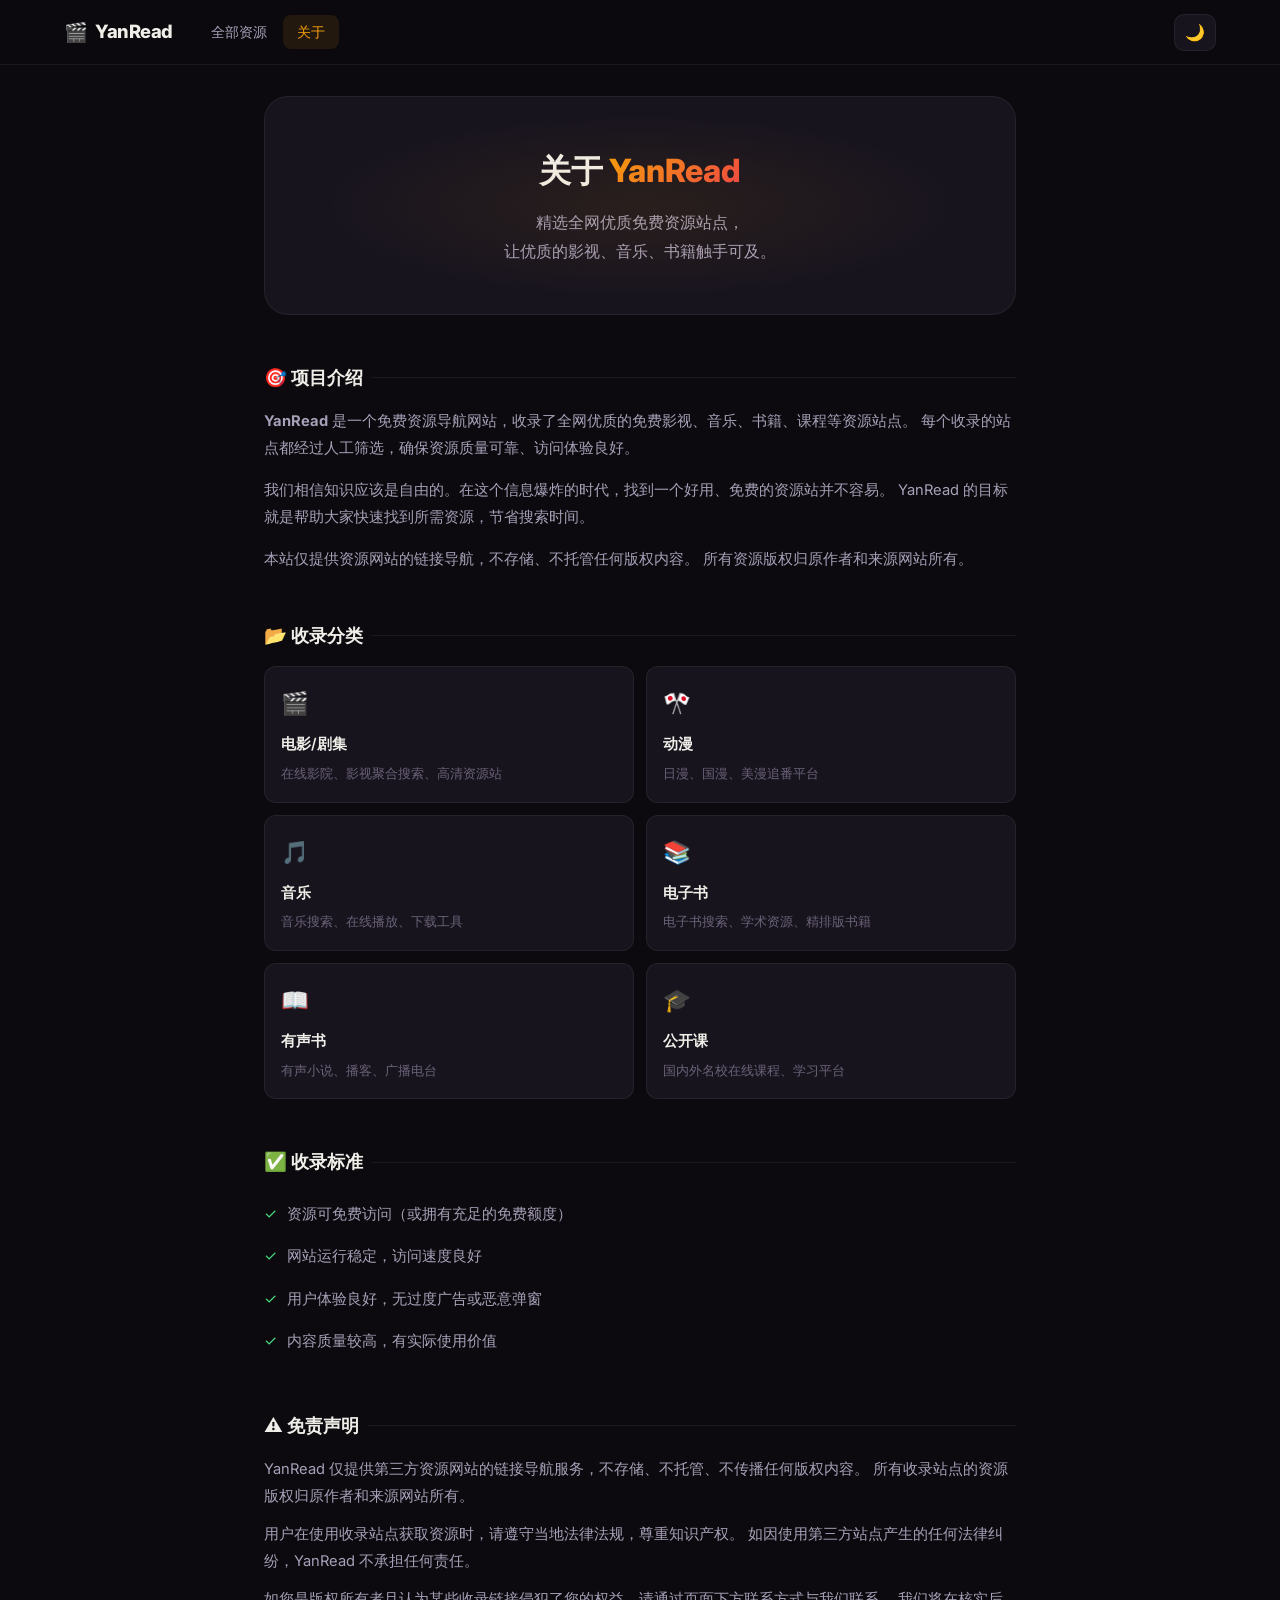
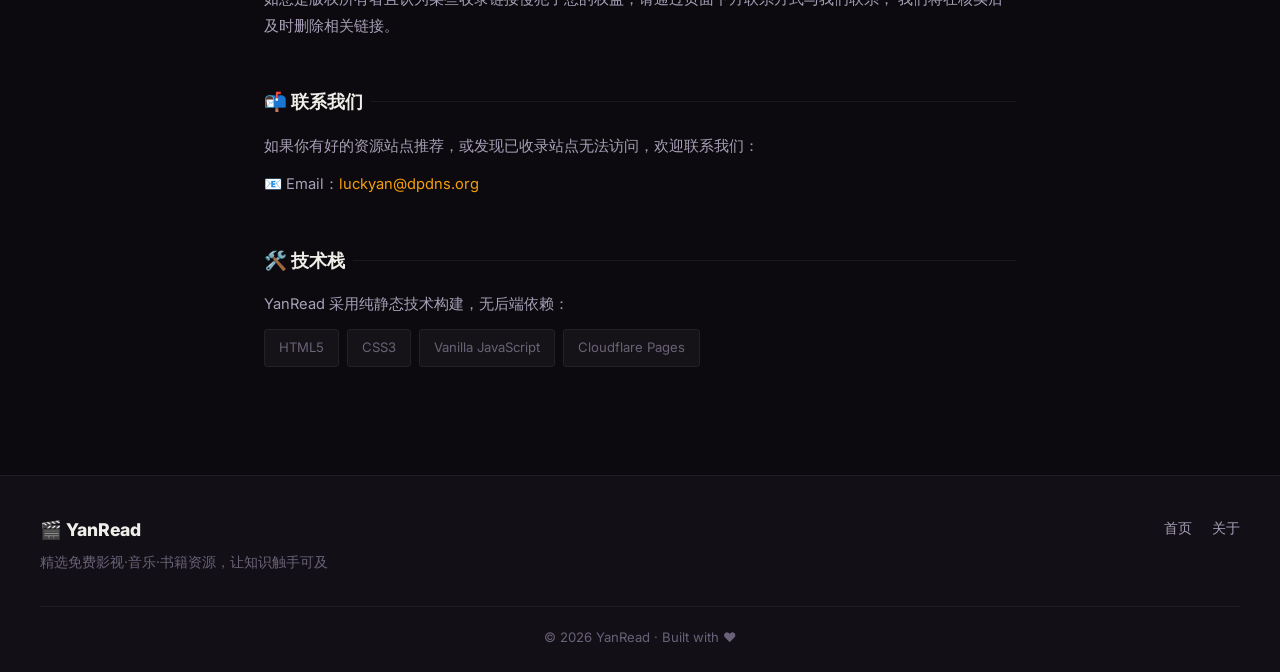
==== about.html @ 0d423101 "feat: YanRead - 免费电影·音乐·书籍资源合集网站" ====
<!DOCTYPE html>
<html lang="zh-CN">
<head>
  <meta charset="UTF-8" />
  <meta name="viewport" content="width=device-width, initial-scale=1.0" />
  <title>关于 - YanRead</title>
  <meta name="description" content="关于 YanRead - 免费电影、音乐、书籍资源合集网站">
  <link rel="stylesheet" href="style.css" />
  <link rel="preconnect" href="https://fonts.googleapis.com" />
  <link href="https://fonts.googleapis.com/css2?family=Inter:wght@300;400;500;600;700;800&family=JetBrains+Mono:wght@400;500&display=swap" rel="stylesheet" />
</head>
<body>
  <!-- 导航栏 -->
  <nav class="navbar">
    <div class="nav-container">
      <a href="index.html" class="nav-logo">
        <span class="logo-icon">🎬</span>
        <span class="logo-text">YanRead</span>
      </a>
      <div class="nav-links">
        <a href="index.html" class="nav-link">全部资源</a>
        <a href="about.html" class="nav-link active">关于</a>
      </div>
      <div class="nav-actions">
        <button class="theme-toggle" id="themeToggle" title="切换主题">
          <span class="theme-icon">🌙</span>
        </button>
      </div>
    </div>
  </nav>

  <div class="about-layout">
    <!-- Hero -->
    <div class="about-hero">
      <h1 class="about-hero-title">关于 <span class="gradient-text">YanRead</span></h1>
      <p class="about-hero-desc">
        精选全网优质免费资源站点，<br/>
        让优质的影视、音乐、书籍触手可及。
      </p>
    </div>

    <!-- 项目介绍 -->
    <div class="about-section">
      <h2 class="about-section-title">🎯 项目介绍</h2>
      <div class="about-content">
        <p style="margin-bottom: 16px;">
          <strong>YanRead</strong> 是一个免费资源导航网站，收录了全网优质的免费影视、音乐、书籍、课程等资源站点。
          每个收录的站点都经过人工筛选，确保资源质量可靠、访问体验良好。
        </p>
        <p style="margin-bottom: 16px;">
          我们相信知识应该是自由的。在这个信息爆炸的时代，找到一个好用、免费的资源站并不容易。
          YanRead 的目标就是帮助大家快速找到所需资源，节省搜索时间。
        </p>
        <p>
          本站仅提供资源网站的链接导航，不存储、不托管任何版权内容。
          所有资源版权归原作者和来源网站所有。
        </p>
      </div>
    </div>

    <!-- 收录分类 -->
    <div class="about-section">
      <h2 class="about-section-title">📂 收录分类</h2>
      <div class="about-content">
        <div style="display: grid; grid-template-columns: repeat(2, 1fr); gap: 12px; margin-top: 8px;">
          <div style="padding: 16px; background: var(--bg-card); border: 1px solid var(--border); border-radius: 12px;">
            <span style="font-size: 1.4rem;">🎬</span>
            <p style="font-weight: 600; margin-top: 8px; color: var(--text-primary);">电影/剧集</p>
            <p style="font-size: 0.82rem; color: var(--text-muted); margin-top: 4px;">在线影院、影视聚合搜索、高清资源站</p>
          </div>
          <div style="padding: 16px; background: var(--bg-card); border: 1px solid var(--border); border-radius: 12px;">
            <span style="font-size: 1.4rem;">🎌</span>
            <p style="font-weight: 600; margin-top: 8px; color: var(--text-primary);">动漫</p>
            <p style="font-size: 0.82rem; color: var(--text-muted); margin-top: 4px;">日漫、国漫、美漫追番平台</p>
          </div>
          <div style="padding: 16px; background: var(--bg-card); border: 1px solid var(--border); border-radius: 12px;">
            <span style="font-size: 1.4rem;">🎵</span>
            <p style="font-weight: 600; margin-top: 8px; color: var(--text-primary);">音乐</p>
            <p style="font-size: 0.82rem; color: var(--text-muted); margin-top: 4px;">音乐搜索、在线播放、下载工具</p>
          </div>
          <div style="padding: 16px; background: var(--bg-card); border: 1px solid var(--border); border-radius: 12px;">
            <span style="font-size: 1.4rem;">📚</span>
            <p style="font-weight: 600; margin-top: 8px; color: var(--text-primary);">电子书</p>
            <p style="font-size: 0.82rem; color: var(--text-muted); margin-top: 4px;">电子书搜索、学术资源、精排版书籍</p>
          </div>
          <div style="padding: 16px; background: var(--bg-card); border: 1px solid var(--border); border-radius: 12px;">
            <span style="font-size: 1.4rem;">📖</span>
            <p style="font-weight: 600; margin-top: 8px; color: var(--text-primary);">有声书</p>
            <p style="font-size: 0.82rem; color: var(--text-muted); margin-top: 4px;">有声小说、播客、广播电台</p>
          </div>
          <div style="padding: 16px; background: var(--bg-card); border: 1px solid var(--border); border-radius: 12px;">
            <span style="font-size: 1.4rem;">🎓</span>
            <p style="font-weight: 600; margin-top: 8px; color: var(--text-primary);">公开课</p>
            <p style="font-size: 0.82rem; color: var(--text-muted); margin-top: 4px;">国内外名校在线课程、学习平台</p>
          </div>
        </div>
      </div>
    </div>

    <!-- 收录标准 -->
    <div class="about-section">
      <h2 class="about-section-title">✅ 收录标准</h2>
      <div class="about-content">
        <ul style="list-style: none; padding: 0;">
          <li style="padding: 8px 0; display: flex; align-items: flex-start; gap: 10px;">
            <span style="color: #4ade80; flex-shrink: 0;">✓</span>
            <span>资源可免费访问（或拥有充足的免费额度）</span>
          </li>
          <li style="padding: 8px 0; display: flex; align-items: flex-start; gap: 10px;">
            <span style="color: #4ade80; flex-shrink: 0;">✓</span>
            <span>网站运行稳定，访问速度良好</span>
          </li>
          <li style="padding: 8px 0; display: flex; align-items: flex-start; gap: 10px;">
            <span style="color: #4ade80; flex-shrink: 0;">✓</span>
            <span>用户体验良好，无过度广告或恶意弹窗</span>
          </li>
          <li style="padding: 8px 0; display: flex; align-items: flex-start; gap: 10px;">
            <span style="color: #4ade80; flex-shrink: 0;">✓</span>
            <span>内容质量较高，有实际使用价值</span>
          </li>
        </ul>
      </div>
    </div>

    <!-- 免责声明 -->
    <div class="about-section">
      <h2 class="about-section-title">⚠️ 免责声明</h2>
      <div class="about-content">
        <p style="margin-bottom: 12px;">
          YanRead 仅提供第三方资源网站的链接导航服务，不存储、不托管、不传播任何版权内容。
          所有收录站点的资源版权归原作者和来源网站所有。
        </p>
        <p style="margin-bottom: 12px;">
          用户在使用收录站点获取资源时，请遵守当地法律法规，尊重知识产权。
          如因使用第三方站点产生的任何法律纠纷，YanRead 不承担任何责任。
        </p>
        <p>
          如您是版权所有者且认为某些收录链接侵犯了您的权益，请通过页面下方联系方式与我们联系，
          我们将在核实后及时删除相关链接。
        </p>
      </div>
    </div>

    <!-- 联系方式 -->
    <div class="about-section">
      <h2 class="about-section-title">📬 联系我们</h2>
      <div class="about-content">
        <p>
          如果你有好的资源站点推荐，或发现已收录站点无法访问，欢迎联系我们：
        </p>
        <p style="margin-top: 12px;">
          📧 Email：<a href="mailto:luckyan@dpdns.org">luckyan@dpdns.org</a>
        </p>
      </div>
    </div>

    <!-- 技术栈 -->
    <div class="about-section">
      <h2 class="about-section-title">🛠️ 技术栈</h2>
      <div class="about-content">
        <p>
          YanRead 采用纯静态技术构建，无后端依赖：
        </p>
        <div style="display: flex; flex-wrap: wrap; gap: 8px; margin-top: 12px;">
          <span class="mini-tag" style="padding: 6px 14px; font-size: 0.82rem;">HTML5</span>
          <span class="mini-tag" style="padding: 6px 14px; font-size: 0.82rem;">CSS3</span>
          <span class="mini-tag" style="padding: 6px 14px; font-size: 0.82rem;">Vanilla JavaScript</span>
          <span class="mini-tag" style="padding: 6px 14px; font-size: 0.82rem;">Cloudflare Pages</span>
        </div>
      </div>
    </div>
  </div>

  <!-- 页脚 -->
  <footer class="footer">
    <div class="footer-content">
      <div class="footer-left">
        <span class="footer-logo">🎬 YanRead</span>
        <p class="footer-desc">精选免费影视·音乐·书籍资源，让知识触手可及</p>
      </div>
      <div class="footer-right">
        <a href="index.html" class="footer-link">首页</a>
        <a href="about.html" class="footer-link">关于</a>
      </div>
    </div>
    <div class="footer-bottom">
      <p>&copy; 2026 YanRead · Built with ❤️</p>
    </div>
  </footer>

  <script>
    // Theme Toggle for about page
    const themeToggle = document.getElementById('themeToggle');
    const themeIcon = themeToggle?.querySelector('.theme-icon');
    let currentTheme = localStorage.getItem('yanread-theme') || 'dark';
    applyTheme(currentTheme);
    function applyTheme(theme) {
      document.documentElement.setAttribute('data-theme', theme);
      if (themeIcon) themeIcon.textContent = theme === 'dark' ? '🌙' : '☀️';
      localStorage.setItem('yanread-theme', theme);
    }
    themeToggle?.addEventListener('click', () => {
      currentTheme = currentTheme === 'dark' ? 'light' : 'dark';
      applyTheme(currentTheme);
    });
    window.addEventListener('scroll', () => {
      const navbar = document.querySelector('.navbar');
      if (!navbar) return;
      navbar.style.boxShadow = window.scrollY > 20 ? '0 4px 20px rgba(0,0,0,0.3)' : 'none';
    });
  </script>
</body>
</html>
---- style.css ----
/* ===== CSS Variables ===== */
:root {
  --bg-primary: #0c0a0e;
  --bg-secondary: #120f16;
  --bg-card: #18141e;
  --bg-card-hover: #1e1a28;
  --border: rgba(255, 255, 255, 0.06);
  --border-hover: rgba(245, 158, 11, 0.4);
  --text-primary: #f0eee8;
  --text-secondary: #a8a0b8;
  --text-muted: #6a6278;
  --accent: #f59e0b;
  --accent-2: #ef4444;
  --accent-3: #8b5cf6;
  --gradient: linear-gradient(135deg, #f59e0b, #ef4444);
  --gradient-cool: linear-gradient(135deg, #8b5cf6, #06b6d4);
  --gradient-green: linear-gradient(135deg, #22c55e, #06b6d4);
  --glow: 0 0 40px rgba(245, 158, 11, 0.12);
  --shadow-card: 0 4px 24px rgba(0, 0, 0, 0.5);
  --radius: 16px;
  --radius-sm: 10px;
  --radius-xs: 6px;
  --transition: all 0.3s cubic-bezier(0.4, 0, 0.2, 1);
  --nav-height: 64px;
}

[data-theme="light"] {
  --bg-primary: #f8f6f2;
  --bg-secondary: #f0ece5;
  --bg-card: #ffffff;
  --bg-card-hover: #fefcf8;
  --border: rgba(0, 0, 0, 0.08);
  --border-hover: rgba(245, 158, 11, 0.4);
  --text-primary: #1a1518;
  --text-secondary: #5a5260;
  --text-muted: #908898;
  --glow: 0 0 40px rgba(245, 158, 11, 0.06);
  --shadow-card: 0 4px 24px rgba(0, 0, 0, 0.06);
}

/* ===== Reset & Base ===== */
*, *::before, *::after {
  margin: 0; padding: 0; box-sizing: border-box;
}
html { scroll-behavior: smooth; }
body {
  font-family: 'Inter', -apple-system, BlinkMacSystemFont, sans-serif;
  background: var(--bg-primary);
  color: var(--text-primary);
  line-height: 1.6;
  min-height: 100vh;
  overflow-x: hidden;
  transition: background 0.3s, color 0.3s;
}

/* ===== Navbar ===== */
.navbar {
  position: fixed; top: 0; left: 0; right: 0; z-index: 100;
  background: rgba(12, 10, 14, 0.88);
  backdrop-filter: blur(20px);
  border-bottom: 1px solid var(--border);
  transition: var(--transition);
}
[data-theme="light"] .navbar {
  background: rgba(248, 246, 242, 0.88);
}
.nav-container {
  max-width: 1200px; margin: 0 auto;
  padding: 0 24px;
  height: var(--nav-height);
  display: flex; align-items: center; gap: 24px;
}
.nav-logo {
  display: flex; align-items: center; gap: 8px;
  text-decoration: none;
  font-weight: 800; font-size: 1.15rem;
  color: var(--text-primary);
  letter-spacing: -0.03em;
  flex-shrink: 0;
}
.logo-icon { color: var(--accent); font-size: 1.2rem; }
.nav-links { display: flex; gap: 2px; flex: 1; }
.nav-link {
  padding: 6px 14px; border-radius: 8px;
  text-decoration: none; font-size: 0.88rem; font-weight: 500;
  color: var(--text-secondary);
  transition: var(--transition);
}
.nav-link:hover, .nav-link.active {
  color: var(--accent);
  background: rgba(245, 158, 11, 0.1);
}
.nav-actions {
  display: flex; align-items: center; gap: 10px; flex-shrink: 0;
}

/* ===== Search Box ===== */
.search-box {
  display: flex; align-items: center; gap: 8px;
  padding: 7px 14px; border-radius: 10px;
  background: var(--bg-card); border: 1px solid var(--border);
  transition: var(--transition);
  min-width: 220px;
}
.search-box:focus-within {
  border-color: var(--accent);
  box-shadow: 0 0 0 3px rgba(245, 158, 11, 0.1);
}
.search-icon { font-size: 0.85rem; opacity: 0.6; }
.search-box input {
  border: none; background: none; outline: none;
  font-size: 0.88rem; color: var(--text-primary);
  width: 100%; font-family: inherit;
}
.search-box input::placeholder { color: var(--text-muted); }
.search-shortcut {
  padding: 2px 6px; border-radius: 4px;
  background: rgba(255,255,255,0.05); border: 1px solid var(--border);
  font-size: 0.72rem; color: var(--text-muted);
  font-family: 'JetBrains Mono', monospace;
}

.theme-toggle {
  background: var(--bg-card); border: 1px solid var(--border);
  border-radius: 10px; padding: 8px 10px;
  cursor: pointer; font-size: 1rem;
  transition: var(--transition);
}
.theme-toggle:hover { border-color: var(--accent); }

/* ===== Main Content ===== */
.main-content {
  max-width: 1200px; margin: 0 auto;
  padding: calc(var(--nav-height) + 32px) 24px 60px;
}

/* ===== Hero ===== */
.hero { margin-bottom: 48px; }
.hero-content {
  display: flex; align-items: center; gap: 48px;
  padding: 48px;
  background: var(--bg-card);
  border: 1px solid var(--border);
  border-radius: 24px;
  position: relative; overflow: hidden;
}
.hero-content::before {
  content: '';
  position: absolute; inset: 0;
  background: 
    radial-gradient(ellipse at top left, rgba(245,158,11,0.1) 0%, transparent 50%),
    radial-gradient(ellipse at bottom right, rgba(239,68,68,0.06) 0%, transparent 50%);
  pointer-events: none;
}
.hero-text { position: relative; flex: 1; }
.hero-badge {
  display: inline-block;
  padding: 4px 14px; border-radius: 20px;
  background: rgba(245,158,11,0.12);
  border: 1px solid rgba(245,158,11,0.25);
  font-size: 0.78rem; color: var(--accent);
  font-weight: 600; margin-bottom: 20px;
  animation: badge-pulse 3s ease-in-out infinite;
}
@keyframes badge-pulse {
  0%, 100% { opacity: 1; }
  50% { opacity: 0.7; }
}
.hero-title {
  font-size: 2.2rem; font-weight: 800;
  letter-spacing: -0.04em; margin-bottom: 12px;
  line-height: 1.2;
}
.gradient-text {
  background: var(--gradient);
  -webkit-background-clip: text;
  -webkit-text-fill-color: transparent;
  background-clip: text;
}
.hero-subtitle {
  font-size: 1.1rem; color: var(--text-secondary);
  margin-bottom: 10px; font-weight: 500;
}
.hero-desc {
  font-size: 0.88rem; color: var(--text-muted);
  margin-bottom: 28px; line-height: 1.7;
}
.hero-stats {
  display: flex; align-items: center; gap: 24px;
}
.hero-stat {
  display: flex; align-items: baseline; gap: 6px;
}
.hero-stat-num {
  font-size: 1.6rem; font-weight: 800;
  background: var(--gradient);
  -webkit-background-clip: text;
  -webkit-text-fill-color: transparent;
  background-clip: text;
}
.hero-stat-label {
  font-size: 0.82rem; color: var(--text-muted);
}
.hero-stat-divider {
  width: 1px; height: 32px;
  background: var(--border);
}

/* Hero Visual Grid */
.hero-visual { flex-shrink: 0; }
.hero-grid {
  display: grid;
  grid-template-columns: repeat(2, 1fr);
  gap: 10px;
}
.hero-float-card {
  padding: 14px 18px;
  background: rgba(255,255,255,0.03);
  border: 1px solid var(--border);
  border-radius: 12px;
  display: flex; align-items: center; gap: 8px;
  font-size: 0.85rem; font-weight: 500;
  color: var(--text-secondary);
  transition: var(--transition);
}
.hero-float-card:hover {
  border-color: var(--border-hover);
  transform: translateY(-2px);
}
.card-1 { animation: float 6s ease-in-out infinite; }
.card-2 { animation: float 6s ease-in-out 1s infinite; }
.card-3 { animation: float 6s ease-in-out 2s infinite; }
.card-4 { animation: float 6s ease-in-out 0.5s infinite; }
.card-5 { animation: float 6s ease-in-out 1.5s infinite; }
.card-6 { animation: float 6s ease-in-out 2.5s infinite; }

@keyframes float {
  0%, 100% { transform: translateY(0); }
  50% { transform: translateY(-6px); }
}

/* ===== Filter Bar ===== */
.filter-section { margin-bottom: 36px; }
.filter-bar {
  display: flex; gap: 6px;
  padding: 8px;
  background: var(--bg-card);
  border: 1px solid var(--border);
  border-radius: var(--radius);
  overflow-x: auto;
  scrollbar-width: none;
}
.filter-bar::-webkit-scrollbar { display: none; }
.filter-btn {
  display: inline-flex; align-items: center; gap: 5px;
  padding: 8px 14px; border-radius: var(--radius-sm);
  background: transparent; border: none;
  font-size: 0.82rem; font-weight: 500;
  color: var(--text-secondary);
  cursor: pointer; transition: var(--transition);
  white-space: nowrap;
  font-family: inherit;
}
.filter-btn:hover {
  color: var(--text-primary);
  background: rgba(255,255,255,0.04);
}
.filter-btn.active {
  background: var(--gradient);
  color: #fff;
  font-weight: 600;
}
.filter-icon { font-size: 0.9rem; }

/* ===== Tools Grid ===== */
.tools-section { margin-bottom: 64px; }
.section-header {
  display: flex; align-items: center; gap: 16px;
  margin-bottom: 28px;
}
.section-title {
  font-size: 1.2rem; font-weight: 700;
  white-space: nowrap;
}
.tool-count-label {
  padding: 3px 10px; border-radius: 20px;
  background: rgba(245,158,11,0.1);
  font-size: 0.75rem; color: var(--accent);
  font-weight: 600;
}
.section-line {
  flex: 1; height: 1px;
  background: var(--border);
}
.tools-grid {
  display: grid;
  grid-template-columns: repeat(auto-fill, minmax(280px, 1fr));
  gap: 16px;
}

/* ===== Tool Card ===== */
.tool-card {
  background: var(--bg-card);
  border: 1px solid var(--border);
  border-radius: var(--radius);
  padding: 22px;
  position: relative; overflow: hidden;
  transition: var(--transition);
  cursor: pointer;
  text-decoration: none;
  color: inherit;
  display: flex; flex-direction: column;
}
.tool-card:hover {
  border-color: var(--border-hover);
  transform: translateY(-3px);
  box-shadow: var(--glow), var(--shadow-card);
}
.tool-card-glow {
  position: absolute; inset: 0;
  background: radial-gradient(circle at 0% 0%, rgba(245,158,11,0.06) 0%, transparent 60%);
  opacity: 0; transition: opacity 0.3s;
  pointer-events: none;
}
.tool-card:hover .tool-card-glow { opacity: 1; }
.tool-card-header {
  display: flex; align-items: center; gap: 12px;
  margin-bottom: 12px;
}
.tool-icon {
  width: 44px; height: 44px;
  border-radius: 12px;
  display: flex; align-items: center; justify-content: center;
  font-size: 1.4rem;
  flex-shrink: 0;
  background: rgba(245,158,11,0.1);
  border: 1px solid rgba(245,158,11,0.15);
}
.tool-card-info { flex: 1; min-width: 0; }
.tool-name {
  font-size: 0.95rem; font-weight: 700;
  color: var(--text-primary);
  margin-bottom: 2px;
  white-space: nowrap; overflow: hidden; text-overflow: ellipsis;
}
.tool-origin {
  font-size: 0.72rem; color: var(--text-muted);
}
.tool-desc {
  font-size: 0.82rem; color: var(--text-secondary);
  line-height: 1.6; margin-bottom: 14px;
  flex: 1;
  display: -webkit-box;
  -webkit-line-clamp: 2;
  -webkit-box-orient: vertical;
  overflow: hidden;
}
.tool-card-footer {
  display: flex; align-items: center; justify-content: space-between;
  gap: 8px;
}
.tool-tags {
  display: flex; flex-wrap: wrap; gap: 4px;
}
.mini-tag {
  padding: 2px 8px; border-radius: 4px;
  background: rgba(255,255,255,0.04);
  border: 1px solid var(--border);
  font-size: 0.7rem; color: var(--text-muted);
}
.free-badge {
  padding: 3px 10px; border-radius: 20px;
  font-size: 0.7rem; font-weight: 700;
  white-space: nowrap;
}
.free-badge.full {
  background: rgba(34, 197, 94, 0.12);
  color: #4ade80;
  border: 1px solid rgba(34, 197, 94, 0.2);
}
.free-badge.partial {
  background: rgba(245, 158, 11, 0.12);
  color: #fbbf24;
  border: 1px solid rgba(245, 158, 11, 0.2);
}
.tool-arrow {
  font-size: 0.8rem; color: var(--text-muted);
  transition: var(--transition);
  flex-shrink: 0;
}
.tool-card:hover .tool-arrow {
  color: var(--accent);
  transform: translateX(3px);
}

/* ===== No Results ===== */
.no-results {
  text-align: center;
  padding: 60px 20px;
}
.no-results-icon { font-size: 2.5rem; display: block; margin-bottom: 16px; }
.no-results-text {
  font-size: 1.1rem; font-weight: 600;
  color: var(--text-primary); margin-bottom: 8px;
}
.no-results-hint {
  font-size: 0.88rem; color: var(--text-muted);
}

/* ===== Featured Section ===== */
.featured-section { margin-bottom: 64px; }
.featured-grid {
  display: grid;
  grid-template-columns: repeat(3, 1fr);
  gap: 20px;
}
.featured-card {
  background: var(--bg-card);
  border: 1px solid var(--border);
  border-radius: var(--radius);
  padding: 28px;
  text-decoration: none;
  color: inherit;
  transition: var(--transition);
  position: relative; overflow: hidden;
}
.featured-card::before {
  content: '';
  position: absolute; top: 0; left: 0; right: 0;
  height: 3px;
  background: var(--gradient);
}
.featured-card:hover {
  border-color: var(--border-hover);
  transform: translateY(-3px);
  box-shadow: var(--glow), var(--shadow-card);
}
.featured-card-icon {
  font-size: 2rem; margin-bottom: 14px;
}
.featured-card-title {
  font-size: 1.15rem; font-weight: 700;
  margin-bottom: 10px; color: var(--text-primary);
}
.featured-card-desc {
  font-size: 0.85rem; color: var(--text-secondary);
  line-height: 1.6; margin-bottom: 18px;
}
.featured-card-meta {
  display: flex; align-items: center; gap: 12px;
  flex-wrap: wrap;
}
.featured-card-tags {
  font-size: 0.78rem; color: var(--text-muted);
}

/* ===== Disclaimer Section ===== */
.disclaimer-section { margin-bottom: 64px; }
.disclaimer-card {
  background: var(--bg-card);
  border: 1px solid var(--border);
  border-radius: var(--radius);
  padding: 28px 32px;
  display: flex; align-items: flex-start; gap: 16px;
  position: relative; overflow: hidden;
}
.disclaimer-card::before {
  content: '';
  position: absolute; top: 0; left: 0; bottom: 0;
  width: 3px;
  background: var(--gradient-cool);
}
.disclaimer-icon {
  font-size: 1.4rem;
  flex-shrink: 0;
  margin-top: 2px;
}
.disclaimer-title {
  font-size: 0.95rem; font-weight: 700;
  margin-bottom: 8px;
  color: var(--text-primary);
}
.disclaimer-text {
  font-size: 0.82rem; color: var(--text-muted);
  line-height: 1.7;
}

/* ===== Footer ===== */
.footer {
  background: var(--bg-secondary);
  border-top: 1px solid var(--border);
  padding: 40px 24px 24px;
}
.footer-content {
  max-width: 1200px; margin: 0 auto;
  display: flex; align-items: flex-start; justify-content: space-between;
  margin-bottom: 32px;
}
.footer-logo {
  font-size: 1.1rem; font-weight: 800;
  color: var(--text-primary); display: block; margin-bottom: 8px;
}
.footer-desc { font-size: 0.85rem; color: var(--text-muted); }
.footer-right { display: flex; gap: 20px; }
.footer-link {
  font-size: 0.9rem; color: var(--text-secondary);
  text-decoration: none; transition: var(--transition);
}
.footer-link:hover { color: var(--accent); }
.footer-bottom {
  max-width: 1200px; margin: 0 auto;
  padding-top: 20px; border-top: 1px solid var(--border);
  text-align: center;
  font-size: 0.82rem; color: var(--text-muted);
}

/* ===== About Page ===== */
.about-layout {
  max-width: 800px; margin: 0 auto;
  padding: calc(var(--nav-height) + 32px) 24px 60px;
}
.about-hero {
  text-align: center;
  padding: 48px;
  background: var(--bg-card);
  border: 1px solid var(--border);
  border-radius: 24px;
  margin-bottom: 48px;
  position: relative; overflow: hidden;
}
.about-hero::before {
  content: '';
  position: absolute; inset: 0;
  background: radial-gradient(ellipse at center, rgba(245,158,11,0.08) 0%, transparent 60%);
  pointer-events: none;
}
.about-hero-title {
  font-size: 2rem; font-weight: 800; margin-bottom: 12px;
}
.about-hero-desc {
  font-size: 1rem; color: var(--text-secondary);
  line-height: 1.8;
}
.about-section { margin-bottom: 48px; }
.about-section-title {
  font-size: 1.15rem; font-weight: 700;
  margin-bottom: 16px; display: flex; align-items: center; gap: 8px;
}
.about-section-title::after {
  content: ''; flex: 1; height: 1px; background: var(--border);
}
.about-content {
  font-size: 0.92rem; color: var(--text-secondary);
  line-height: 1.8;
}
.about-content a {
  color: var(--accent); text-decoration: none;
}
.about-content a:hover { text-decoration: underline; }

/* ===== Responsive ===== */
@media (max-width: 900px) {
  .hero-content { flex-direction: column; padding: 32px 24px; }
  .hero-title { font-size: 1.7rem; }
  .hero-visual { display: none; }
  .featured-grid { grid-template-columns: 1fr; }
  .tools-grid { grid-template-columns: 1fr; }
  .nav-links { display: none; }
}
@media (max-width: 600px) {
  .search-box { min-width: 0; flex: 1; }
  .search-shortcut { display: none; }
  .hero-stats { flex-wrap: wrap; gap: 16px; }
  .hero-stat-divider { display: none; }
  .filter-bar { gap: 4px; }
  .filter-btn { padding: 6px 10px; font-size: 0.78rem; }
  .disclaimer-card { flex-direction: column; }
}

/* ===== Scrollbar ===== */
::-webkit-scrollbar { width: 6px; }
::-webkit-scrollbar-track { background: var(--bg-primary); }
::-webkit-scrollbar-thumb { background: var(--border); border-radius: 3px; }
::-webkit-scrollbar-thumb:hover { background: var(--accent); }
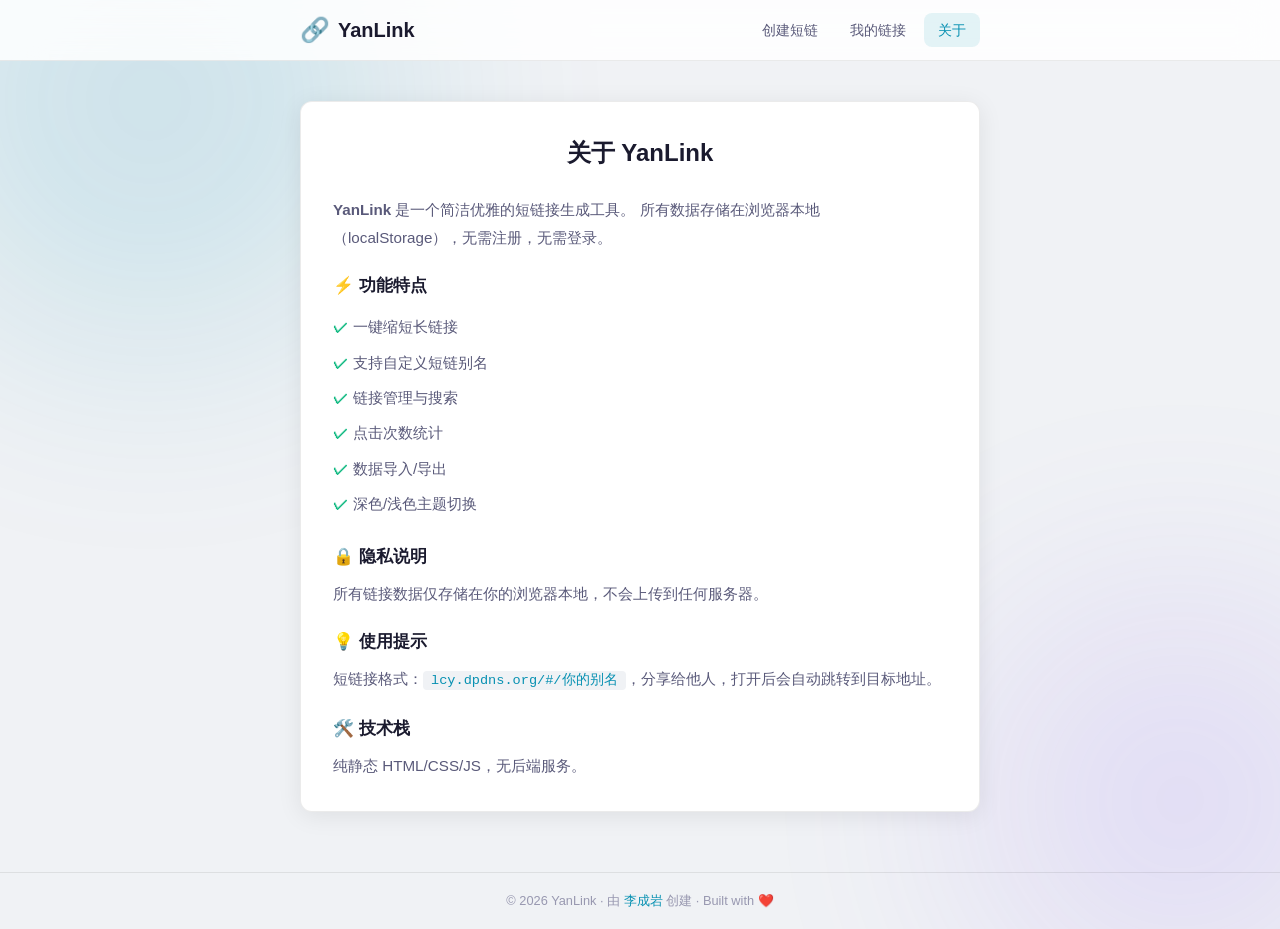
==== commit 37fa7798: "feat: YanLink - 短链接生成器（替换 YanRead）" ====
--- a/about.html
+++ b/about.html
@@ -1,213 +1,71 @@
 <!DOCTYPE html>
-<html lang="zh-CN">
+<html lang="zh-CN" data-theme="dark">
 <head>
-  <meta charset="UTF-8" />
-  <meta name="viewport" content="width=device-width, initial-scale=1.0" />
-  <title>关于 - YanRead</title>
-  <meta name="description" content="关于 YanRead - 免费电影、音乐、书籍资源合集网站">
-  <link rel="stylesheet" href="style.css" />
-  <link rel="preconnect" href="https://fonts.googleapis.com" />
-  <link href="https://fonts.googleapis.com/css2?family=Inter:wght@300;400;500;600;700;800&family=JetBrains+Mono:wght@400;500&display=swap" rel="stylesheet" />
+  <meta charset="UTF-8">
+  <meta name="viewport" content="width=device-width, initial-scale=1.0">
+  <title>关于 - YanLink</title>
+  <link rel="stylesheet" href="style.css">
+  <link rel="icon" href="data:image/svg+xml,<svg xmlns='http://www.w3.org/2000/svg' viewBox='0 0 100 100'><text y='.9em' font-size='90'>🔗</text></svg>">
 </head>
 <body>
-  <!-- 导航栏 -->
-  <nav class="navbar">
-    <div class="nav-container">
-      <a href="index.html" class="nav-logo">
-        <span class="logo-icon">🎬</span>
-        <span class="logo-text">YanRead</span>
-      </a>
-      <div class="nav-links">
-        <a href="index.html" class="nav-link">全部资源</a>
+  <div class="glow glow-1"></div>
+  <div class="glow glow-2"></div>
+
+  <header class="header">
+    <div class="container">
+      <div class="logo">
+        <span class="logo-icon">🔗</span>
+        <span class="logo-text">YanLink</span>
+      </div>
+      <nav class="nav">
+        <a href="index.html#create" class="nav-link">创建短链</a>
+        <a href="index.html#manage" class="nav-link">我的链接</a>
         <a href="about.html" class="nav-link active">关于</a>
-      </div>
-      <div class="nav-actions">
-        <button class="theme-toggle" id="themeToggle" title="切换主题">
-          <span class="theme-icon">🌙</span>
-        </button>
-      </div>
+      </nav>
     </div>
-  </nav>
+  </header>
 
-  <div class="about-layout">
-    <!-- Hero -->
-    <div class="about-hero">
-      <h1 class="about-hero-title">关于 <span class="gradient-text">YanRead</span></h1>
-      <p class="about-hero-desc">
-        精选全网优质免费资源站点，<br/>
-        让优质的影视、音乐、书籍触手可及。
-      </p>
-    </div>
-
-    <!-- 项目介绍 -->
-    <div class="about-section">
-      <h2 class="about-section-title">🎯 项目介绍</h2>
-      <div class="about-content">
-        <p style="margin-bottom: 16px;">
-          <strong>YanRead</strong> 是一个免费资源导航网站，收录了全网优质的免费影视、音乐、书籍、课程等资源站点。
-          每个收录的站点都经过人工筛选，确保资源质量可靠、访问体验良好。
-        </p>
-        <p style="margin-bottom: 16px;">
-          我们相信知识应该是自由的。在这个信息爆炸的时代，找到一个好用、免费的资源站并不容易。
-          YanRead 的目标就是帮助大家快速找到所需资源，节省搜索时间。
-        </p>
-        <p>
-          本站仅提供资源网站的链接导航，不存储、不托管任何版权内容。
-          所有资源版权归原作者和来源网站所有。
-        </p>
-      </div>
-    </div>
-
-    <!-- 收录分类 -->
-    <div class="about-section">
-      <h2 class="about-section-title">📂 收录分类</h2>
-      <div class="about-content">
-        <div style="display: grid; grid-template-columns: repeat(2, 1fr); gap: 12px; margin-top: 8px;">
-          <div style="padding: 16px; background: var(--bg-card); border: 1px solid var(--border); border-radius: 12px;">
-            <span style="font-size: 1.4rem;">🎬</span>
-            <p style="font-weight: 600; margin-top: 8px; color: var(--text-primary);">电影/剧集</p>
-            <p style="font-size: 0.82rem; color: var(--text-muted); margin-top: 4px;">在线影院、影视聚合搜索、高清资源站</p>
-          </div>
-          <div style="padding: 16px; background: var(--bg-card); border: 1px solid var(--border); border-radius: 12px;">
-            <span style="font-size: 1.4rem;">🎌</span>
-            <p style="font-weight: 600; margin-top: 8px; color: var(--text-primary);">动漫</p>
-            <p style="font-size: 0.82rem; color: var(--text-muted); margin-top: 4px;">日漫、国漫、美漫追番平台</p>
-          </div>
-          <div style="padding: 16px; background: var(--bg-card); border: 1px solid var(--border); border-radius: 12px;">
-            <span style="font-size: 1.4rem;">🎵</span>
-            <p style="font-weight: 600; margin-top: 8px; color: var(--text-primary);">音乐</p>
-            <p style="font-size: 0.82rem; color: var(--text-muted); margin-top: 4px;">音乐搜索、在线播放、下载工具</p>
-          </div>
-          <div style="padding: 16px; background: var(--bg-card); border: 1px solid var(--border); border-radius: 12px;">
-            <span style="font-size: 1.4rem;">📚</span>
-            <p style="font-weight: 600; margin-top: 8px; color: var(--text-primary);">电子书</p>
-            <p style="font-size: 0.82rem; color: var(--text-muted); margin-top: 4px;">电子书搜索、学术资源、精排版书籍</p>
-          </div>
-          <div style="padding: 16px; background: var(--bg-card); border: 1px solid var(--border); border-radius: 12px;">
-            <span style="font-size: 1.4rem;">📖</span>
-            <p style="font-weight: 600; margin-top: 8px; color: var(--text-primary);">有声书</p>
-            <p style="font-size: 0.82rem; color: var(--text-muted); margin-top: 4px;">有声小说、播客、广播电台</p>
-          </div>
-          <div style="padding: 16px; background: var(--bg-card); border: 1px solid var(--border); border-radius: 12px;">
-            <span style="font-size: 1.4rem;">🎓</span>
-            <p style="font-weight: 600; margin-top: 8px; color: var(--text-primary);">公开课</p>
-            <p style="font-size: 0.82rem; color: var(--text-muted); margin-top: 4px;">国内外名校在线课程、学习平台</p>
+  <main class="main">
+    <section class="section active">
+      <div class="container">
+        <div class="about-card">
+          <h2 class="section-title">关于 YanLink</h2>
+          <div class="about-content">
+            <p>
+              <strong>YanLink</strong> 是一个简洁优雅的短链接生成工具。
+              所有数据存储在浏览器本地（localStorage），无需注册，无需登录。
+            </p>
+            <h3>⚡ 功能特点</h3>
+            <ul>
+              <li>一键缩短长链接</li>
+              <li>支持自定义短链别名</li>
+              <li>链接管理与搜索</li>
+              <li>点击次数统计</li>
+              <li>数据导入/导出</li>
+              <li>深色/浅色主题切换</li>
+            </ul>
+            <h3>🔒 隐私说明</h3>
+            <p>所有链接数据仅存储在你的浏览器本地，不会上传到任何服务器。</p>
+            <h3>💡 使用提示</h3>
+            <p>短链接格式：<code>lcy.dpdns.org/#/你的别名</code>，分享给他人，打开后会自动跳转到目标地址。</p>
+            <h3>🛠️ 技术栈</h3>
+            <p>纯静态 HTML/CSS/JS，无后端服务。</p>
           </div>
         </div>
       </div>
-    </div>
+    </section>
+  </main>
 
-    <!-- 收录标准 -->
-    <div class="about-section">
-      <h2 class="about-section-title">✅ 收录标准</h2>
-      <div class="about-content">
-        <ul style="list-style: none; padding: 0;">
-          <li style="padding: 8px 0; display: flex; align-items: flex-start; gap: 10px;">
-            <span style="color: #4ade80; flex-shrink: 0;">✓</span>
-            <span>资源可免费访问（或拥有充足的免费额度）</span>
-          </li>
-          <li style="padding: 8px 0; display: flex; align-items: flex-start; gap: 10px;">
-            <span style="color: #4ade80; flex-shrink: 0;">✓</span>
-            <span>网站运行稳定，访问速度良好</span>
-          </li>
-          <li style="padding: 8px 0; display: flex; align-items: flex-start; gap: 10px;">
-            <span style="color: #4ade80; flex-shrink: 0;">✓</span>
-            <span>用户体验良好，无过度广告或恶意弹窗</span>
-          </li>
-          <li style="padding: 8px 0; display: flex; align-items: flex-start; gap: 10px;">
-            <span style="color: #4ade80; flex-shrink: 0;">✓</span>
-            <span>内容质量较高，有实际使用价值</span>
-          </li>
-        </ul>
-      </div>
-    </div>
-
-    <!-- 免责声明 -->
-    <div class="about-section">
-      <h2 class="about-section-title">⚠️ 免责声明</h2>
-      <div class="about-content">
-        <p style="margin-bottom: 12px;">
-          YanRead 仅提供第三方资源网站的链接导航服务，不存储、不托管、不传播任何版权内容。
-          所有收录站点的资源版权归原作者和来源网站所有。
-        </p>
-        <p style="margin-bottom: 12px;">
-          用户在使用收录站点获取资源时，请遵守当地法律法规，尊重知识产权。
-          如因使用第三方站点产生的任何法律纠纷，YanRead 不承担任何责任。
-        </p>
-        <p>
-          如您是版权所有者且认为某些收录链接侵犯了您的权益，请通过页面下方联系方式与我们联系，
-          我们将在核实后及时删除相关链接。
-        </p>
-      </div>
-    </div>
-
-    <!-- 联系方式 -->
-    <div class="about-section">
-      <h2 class="about-section-title">📬 联系我们</h2>
-      <div class="about-content">
-        <p>
-          如果你有好的资源站点推荐，或发现已收录站点无法访问，欢迎联系我们：
-        </p>
-        <p style="margin-top: 12px;">
-          📧 Email：<a href="mailto:luckyan@dpdns.org">luckyan@dpdns.org</a>
-        </p>
-      </div>
-    </div>
-
-    <!-- 技术栈 -->
-    <div class="about-section">
-      <h2 class="about-section-title">🛠️ 技术栈</h2>
-      <div class="about-content">
-        <p>
-          YanRead 采用纯静态技术构建，无后端依赖：
-        </p>
-        <div style="display: flex; flex-wrap: wrap; gap: 8px; margin-top: 12px;">
-          <span class="mini-tag" style="padding: 6px 14px; font-size: 0.82rem;">HTML5</span>
-          <span class="mini-tag" style="padding: 6px 14px; font-size: 0.82rem;">CSS3</span>
-          <span class="mini-tag" style="padding: 6px 14px; font-size: 0.82rem;">Vanilla JavaScript</span>
-          <span class="mini-tag" style="padding: 6px 14px; font-size: 0.82rem;">Cloudflare Pages</span>
-        </div>
-      </div>
-    </div>
-  </div>
-
-  <!-- 页脚 -->
   <footer class="footer">
-    <div class="footer-content">
-      <div class="footer-left">
-        <span class="footer-logo">🎬 YanRead</span>
-        <p class="footer-desc">精选免费影视·音乐·书籍资源，让知识触手可及</p>
-      </div>
-      <div class="footer-right">
-        <a href="index.html" class="footer-link">首页</a>
-        <a href="about.html" class="footer-link">关于</a>
-      </div>
-    </div>
-    <div class="footer-bottom">
-      <p>&copy; 2026 YanRead · Built with ❤️</p>
+    <div class="container">
+      <p>&copy; 2026 YanLink · 由 <a href="https://github.com/ablcy" class="footer-domain" target="_blank">李成岩</a> 创建 · Built with ❤️</p>
     </div>
   </footer>
 
   <script>
-    // Theme Toggle for about page
-    const themeToggle = document.getElementById('themeToggle');
-    const themeIcon = themeToggle?.querySelector('.theme-icon');
-    let currentTheme = localStorage.getItem('yanread-theme') || 'dark';
-    applyTheme(currentTheme);
-    function applyTheme(theme) {
-      document.documentElement.setAttribute('data-theme', theme);
-      if (themeIcon) themeIcon.textContent = theme === 'dark' ? '🌙' : '☀️';
-      localStorage.setItem('yanread-theme', theme);
-    }
-    themeToggle?.addEventListener('click', () => {
-      currentTheme = currentTheme === 'dark' ? 'light' : 'dark';
-      applyTheme(currentTheme);
-    });
-    window.addEventListener('scroll', () => {
-      const navbar = document.querySelector('.navbar');
-      if (!navbar) return;
-      navbar.style.boxShadow = window.scrollY > 20 ? '0 4px 20px rgba(0,0,0,0.3)' : 'none';
-    });
+    const saved = localStorage.getItem('yanlink_theme');
+    if (saved) document.documentElement.setAttribute('data-theme', saved);
+    else if (window.matchMedia('(prefers-color-scheme: light)').matches) document.documentElement.setAttribute('data-theme', 'light');
   </script>
 </body>
 </html>
--- a/style.css
+++ b/style.css
@@ -1,584 +1,632 @@
 /* ===== CSS Variables ===== */
 :root {
-  --bg-primary: #0c0a0e;
-  --bg-secondary: #120f16;
-  --bg-card: #18141e;
-  --bg-card-hover: #1e1a28;
+  --bg-primary: #0a0a0f;
+  --bg-secondary: #12121a;
+  --bg-card: #1a1a2e;
+  --bg-hover: #222240;
+  --text-primary: #e4e4f0;
+  --text-secondary: #9898b0;
+  --text-muted: #6b6b85;
+  --accent: #06b6d4;
+  --accent-hover: #22d3ee;
+  --accent-dim: rgba(6, 182, 212, 0.15);
+  --accent-glow: rgba(6, 182, 212, 0.4);
+  --danger: #ef4444;
+  --danger-hover: #f87171;
+  --success: #10b981;
+  --warning: #f59e0b;
   --border: rgba(255, 255, 255, 0.06);
-  --border-hover: rgba(245, 158, 11, 0.4);
-  --text-primary: #f0eee8;
-  --text-secondary: #a8a0b8;
-  --text-muted: #6a6278;
-  --accent: #f59e0b;
-  --accent-2: #ef4444;
-  --accent-3: #8b5cf6;
-  --gradient: linear-gradient(135deg, #f59e0b, #ef4444);
-  --gradient-cool: linear-gradient(135deg, #8b5cf6, #06b6d4);
-  --gradient-green: linear-gradient(135deg, #22c55e, #06b6d4);
-  --glow: 0 0 40px rgba(245, 158, 11, 0.12);
-  --shadow-card: 0 4px 24px rgba(0, 0, 0, 0.5);
-  --radius: 16px;
-  --radius-sm: 10px;
-  --radius-xs: 6px;
-  --transition: all 0.3s cubic-bezier(0.4, 0, 0.2, 1);
-  --nav-height: 64px;
+  --shadow: 0 4px 24px rgba(0, 0, 0, 0.3);
+  --radius: 12px;
+  --radius-sm: 8px;
+  --font: -apple-system, BlinkMacSystemFont, 'Segoe UI', Roboto, sans-serif;
+  --transition: 0.2s ease;
 }
 
 [data-theme="light"] {
-  --bg-primary: #f8f6f2;
-  --bg-secondary: #f0ece5;
+  --bg-primary: #f0f2f5;
+  --bg-secondary: #ffffff;
   --bg-card: #ffffff;
-  --bg-card-hover: #fefcf8;
+  --bg-hover: #f0f2f5;
+  --text-primary: #1a1a2e;
+  --text-secondary: #5a5a7a;
+  --text-muted: #9898b0;
+  --accent: #0891b2;
+  --accent-hover: #0e7490;
+  --accent-dim: rgba(8, 145, 178, 0.1);
+  --accent-glow: rgba(8, 145, 178, 0.2);
   --border: rgba(0, 0, 0, 0.08);
-  --border-hover: rgba(245, 158, 11, 0.4);
-  --text-primary: #1a1518;
-  --text-secondary: #5a5260;
-  --text-muted: #908898;
-  --glow: 0 0 40px rgba(245, 158, 11, 0.06);
-  --shadow-card: 0 4px 24px rgba(0, 0, 0, 0.06);
-}
-
-/* ===== Reset & Base ===== */
+  --shadow: 0 4px 24px rgba(0, 0, 0, 0.08);
+}
+
+/* ===== Reset ===== */
 *, *::before, *::after {
   margin: 0; padding: 0; box-sizing: border-box;
 }
-html { scroll-behavior: smooth; }
+
+html {
+  scroll-behavior: smooth;
+  font-size: 16px;
+}
+
 body {
-  font-family: 'Inter', -apple-system, BlinkMacSystemFont, sans-serif;
+  font-family: var(--font);
   background: var(--bg-primary);
   color: var(--text-primary);
   line-height: 1.6;
   min-height: 100vh;
   overflow-x: hidden;
-  transition: background 0.3s, color 0.3s;
-}
-
-/* ===== Navbar ===== */
-.navbar {
-  position: fixed; top: 0; left: 0; right: 0; z-index: 100;
-  background: rgba(12, 10, 14, 0.88);
+  transition: background var(--transition), color var(--transition);
+}
+
+a {
+  color: var(--accent);
+  text-decoration: none;
+  transition: color var(--transition);
+}
+a:hover { color: var(--accent-hover); }
+
+/* ===== Glow Background ===== */
+.glow {
+  position: fixed;
+  border-radius: 50%;
+  filter: blur(120px);
+  opacity: 0.3;
+  pointer-events: none;
+  z-index: 0;
+  transition: opacity 0.5s;
+}
+[data-theme="light"] .glow { opacity: 0.15; }
+.glow-1 {
+  width: 500px; height: 500px;
+  background: var(--accent);
+  top: -150px; left: -100px;
+}
+.glow-2 {
+  width: 400px; height: 400px;
+  background: #8b5cf6;
+  bottom: -100px; right: -100px;
+}
+
+/* ===== Container ===== */
+.container {
+  max-width: 720px;
+  margin: 0 auto;
+  padding: 0 20px;
+}
+
+/* ===== Header ===== */
+.header {
+  position: sticky;
+  top: 0;
+  z-index: 100;
+  background: rgba(10, 10, 15, 0.8);
   backdrop-filter: blur(20px);
   border-bottom: 1px solid var(--border);
-  transition: var(--transition);
-}
-[data-theme="light"] .navbar {
-  background: rgba(248, 246, 242, 0.88);
-}
-.nav-container {
-  max-width: 1200px; margin: 0 auto;
-  padding: 0 24px;
-  height: var(--nav-height);
-  display: flex; align-items: center; gap: 24px;
-}
-.nav-logo {
-  display: flex; align-items: center; gap: 8px;
-  text-decoration: none;
-  font-weight: 800; font-size: 1.15rem;
-  color: var(--text-primary);
-  letter-spacing: -0.03em;
-  flex-shrink: 0;
-}
-.logo-icon { color: var(--accent); font-size: 1.2rem; }
-.nav-links { display: flex; gap: 2px; flex: 1; }
+  transition: background var(--transition);
+}
+[data-theme="light"] .header {
+  background: rgba(255, 255, 255, 0.85);
+}
+.header .container {
+  display: flex;
+  align-items: center;
+  justify-content: space-between;
+  height: 60px;
+}
+.logo {
+  display: flex;
+  align-items: center;
+  gap: 8px;
+}
+.logo-icon {
+  font-size: 1.5rem;
+}
+.logo-text {
+  font-size: 1.25rem;
+  font-weight: 700;
+  color: var(--text-primary);
+}
+.nav {
+  display: flex;
+  align-items: center;
+  gap: 4px;
+}
 .nav-link {
-  padding: 6px 14px; border-radius: 8px;
-  text-decoration: none; font-size: 0.88rem; font-weight: 500;
+  padding: 6px 14px;
+  border-radius: var(--radius-sm);
+  font-size: 0.875rem;
+  font-weight: 500;
   color: var(--text-secondary);
-  transition: var(--transition);
-}
-.nav-link:hover, .nav-link.active {
+  transition: all var(--transition);
+  cursor: pointer;
+}
+.nav-link:hover {
+  color: var(--text-primary);
+  background: var(--bg-hover);
+}
+.nav-link.active {
   color: var(--accent);
-  background: rgba(245, 158, 11, 0.1);
-}
-.nav-actions {
-  display: flex; align-items: center; gap: 10px; flex-shrink: 0;
-}
-
-/* ===== Search Box ===== */
-.search-box {
-  display: flex; align-items: center; gap: 8px;
-  padding: 7px 14px; border-radius: 10px;
-  background: var(--bg-card); border: 1px solid var(--border);
-  transition: var(--transition);
-  min-width: 220px;
-}
-.search-box:focus-within {
+  background: var(--accent-dim);
+}
+.theme-toggle {
+  background: none;
+  border: 1px solid var(--border);
+  border-radius: var(--radius-sm);
+  padding: 6px 10px;
+  cursor: pointer;
+  font-size: 1.1rem;
+  margin-left: 8px;
+  transition: all var(--transition);
+}
+.theme-toggle:hover {
+  background: var(--bg-hover);
   border-color: var(--accent);
-  box-shadow: 0 0 0 3px rgba(245, 158, 11, 0.1);
-}
-.search-icon { font-size: 0.85rem; opacity: 0.6; }
-.search-box input {
-  border: none; background: none; outline: none;
-  font-size: 0.88rem; color: var(--text-primary);
-  width: 100%; font-family: inherit;
-}
-.search-box input::placeholder { color: var(--text-muted); }
-.search-shortcut {
-  padding: 2px 6px; border-radius: 4px;
-  background: rgba(255,255,255,0.05); border: 1px solid var(--border);
-  font-size: 0.72rem; color: var(--text-muted);
-  font-family: 'JetBrains Mono', monospace;
-}
-
-.theme-toggle {
-  background: var(--bg-card); border: 1px solid var(--border);
-  border-radius: 10px; padding: 8px 10px;
-  cursor: pointer; font-size: 1rem;
-  transition: var(--transition);
-}
-.theme-toggle:hover { border-color: var(--accent); }
-
-/* ===== Main Content ===== */
-.main-content {
-  max-width: 1200px; margin: 0 auto;
-  padding: calc(var(--nav-height) + 32px) 24px 60px;
+}
+
+/* ===== Main ===== */
+.main {
+  position: relative;
+  z-index: 1;
+  padding: 40px 0 60px;
+  min-height: calc(100vh - 60px - 56px);
+}
+
+.section {
+  display: none;
+  animation: fadeIn 0.3s ease;
+}
+.section.active { display: block; }
+
+@keyframes fadeIn {
+  from { opacity: 0; transform: translateY(12px); }
+  to { opacity: 1; transform: translateY(0); }
 }
 
 /* ===== Hero ===== */
-.hero { margin-bottom: 48px; }
-.hero-content {
-  display: flex; align-items: center; gap: 48px;
-  padding: 48px;
-  background: var(--bg-card);
-  border: 1px solid var(--border);
-  border-radius: 24px;
-  position: relative; overflow: hidden;
-}
-.hero-content::before {
-  content: '';
-  position: absolute; inset: 0;
-  background: 
-    radial-gradient(ellipse at top left, rgba(245,158,11,0.1) 0%, transparent 50%),
-    radial-gradient(ellipse at bottom right, rgba(239,68,68,0.06) 0%, transparent 50%);
-  pointer-events: none;
-}
-.hero-text { position: relative; flex: 1; }
-.hero-badge {
-  display: inline-block;
-  padding: 4px 14px; border-radius: 20px;
-  background: rgba(245,158,11,0.12);
-  border: 1px solid rgba(245,158,11,0.25);
-  font-size: 0.78rem; color: var(--accent);
-  font-weight: 600; margin-bottom: 20px;
-  animation: badge-pulse 3s ease-in-out infinite;
-}
-@keyframes badge-pulse {
-  0%, 100% { opacity: 1; }
-  50% { opacity: 0.7; }
+.hero {
+  text-align: center;
+  padding: 30px 0 36px;
 }
 .hero-title {
-  font-size: 2.2rem; font-weight: 800;
-  letter-spacing: -0.04em; margin-bottom: 12px;
+  font-size: 2.5rem;
+  font-weight: 800;
   line-height: 1.2;
+  margin-bottom: 16px;
 }
 .gradient-text {
-  background: var(--gradient);
+  background: linear-gradient(135deg, var(--accent), #8b5cf6);
   -webkit-background-clip: text;
   -webkit-text-fill-color: transparent;
   background-clip: text;
 }
-.hero-subtitle {
-  font-size: 1.1rem; color: var(--text-secondary);
-  margin-bottom: 10px; font-weight: 500;
-}
 .hero-desc {
-  font-size: 0.88rem; color: var(--text-muted);
-  margin-bottom: 28px; line-height: 1.7;
-}
-.hero-stats {
-  display: flex; align-items: center; gap: 24px;
-}
-.hero-stat {
-  display: flex; align-items: baseline; gap: 6px;
-}
-.hero-stat-num {
-  font-size: 1.6rem; font-weight: 800;
-  background: var(--gradient);
-  -webkit-background-clip: text;
-  -webkit-text-fill-color: transparent;
-  background-clip: text;
-}
-.hero-stat-label {
-  font-size: 0.82rem; color: var(--text-muted);
-}
-.hero-stat-divider {
-  width: 1px; height: 32px;
-  background: var(--border);
-}
-
-/* Hero Visual Grid */
-.hero-visual { flex-shrink: 0; }
-.hero-grid {
-  display: grid;
-  grid-template-columns: repeat(2, 1fr);
-  gap: 10px;
-}
-.hero-float-card {
-  padding: 14px 18px;
-  background: rgba(255,255,255,0.03);
-  border: 1px solid var(--border);
-  border-radius: 12px;
-  display: flex; align-items: center; gap: 8px;
-  font-size: 0.85rem; font-weight: 500;
+  font-size: 1.05rem;
   color: var(--text-secondary);
-  transition: var(--transition);
-}
-.hero-float-card:hover {
-  border-color: var(--border-hover);
-  transform: translateY(-2px);
-}
-.card-1 { animation: float 6s ease-in-out infinite; }
-.card-2 { animation: float 6s ease-in-out 1s infinite; }
-.card-3 { animation: float 6s ease-in-out 2s infinite; }
-.card-4 { animation: float 6s ease-in-out 0.5s infinite; }
-.card-5 { animation: float 6s ease-in-out 1.5s infinite; }
-.card-6 { animation: float 6s ease-in-out 2.5s infinite; }
-
-@keyframes float {
-  0%, 100% { transform: translateY(0); }
-  50% { transform: translateY(-6px); }
-}
-
-/* ===== Filter Bar ===== */
-.filter-section { margin-bottom: 36px; }
-.filter-bar {
-  display: flex; gap: 6px;
-  padding: 8px;
-  background: var(--bg-card);
-  border: 1px solid var(--border);
-  border-radius: var(--radius);
-  overflow-x: auto;
-  scrollbar-width: none;
-}
-.filter-bar::-webkit-scrollbar { display: none; }
-.filter-btn {
-  display: inline-flex; align-items: center; gap: 5px;
-  padding: 8px 14px; border-radius: var(--radius-sm);
-  background: transparent; border: none;
-  font-size: 0.82rem; font-weight: 500;
-  color: var(--text-secondary);
-  cursor: pointer; transition: var(--transition);
-  white-space: nowrap;
-  font-family: inherit;
-}
-.filter-btn:hover {
-  color: var(--text-primary);
-  background: rgba(255,255,255,0.04);
-}
-.filter-btn.active {
-  background: var(--gradient);
-  color: #fff;
+  margin-bottom: 8px;
+}
+.hero-author {
+  font-size: 0.85rem;
+  color: var(--text-muted);
+}
+.hero-author a {
+  color: var(--accent);
   font-weight: 600;
 }
-.filter-icon { font-size: 0.9rem; }
-
-/* ===== Tools Grid ===== */
-.tools-section { margin-bottom: 64px; }
-.section-header {
-  display: flex; align-items: center; gap: 16px;
-  margin-bottom: 28px;
-}
-.section-title {
-  font-size: 1.2rem; font-weight: 700;
-  white-space: nowrap;
-}
-.tool-count-label {
-  padding: 3px 10px; border-radius: 20px;
-  background: rgba(245,158,11,0.1);
-  font-size: 0.75rem; color: var(--accent);
-  font-weight: 600;
-}
-.section-line {
-  flex: 1; height: 1px;
-  background: var(--border);
-}
-.tools-grid {
-  display: grid;
-  grid-template-columns: repeat(auto-fill, minmax(280px, 1fr));
-  gap: 16px;
-}
-
-/* ===== Tool Card ===== */
-.tool-card {
-  background: var(--bg-card);
-  border: 1px solid var(--border);
-  border-radius: var(--radius);
-  padding: 22px;
-  position: relative; overflow: hidden;
-  transition: var(--transition);
-  cursor: pointer;
-  text-decoration: none;
-  color: inherit;
-  display: flex; flex-direction: column;
-}
-.tool-card:hover {
-  border-color: var(--border-hover);
-  transform: translateY(-3px);
-  box-shadow: var(--glow), var(--shadow-card);
-}
-.tool-card-glow {
-  position: absolute; inset: 0;
-  background: radial-gradient(circle at 0% 0%, rgba(245,158,11,0.06) 0%, transparent 60%);
-  opacity: 0; transition: opacity 0.3s;
-  pointer-events: none;
-}
-.tool-card:hover .tool-card-glow { opacity: 1; }
-.tool-card-header {
-  display: flex; align-items: center; gap: 12px;
-  margin-bottom: 12px;
-}
-.tool-icon {
-  width: 44px; height: 44px;
-  border-radius: 12px;
-  display: flex; align-items: center; justify-content: center;
-  font-size: 1.4rem;
-  flex-shrink: 0;
-  background: rgba(245,158,11,0.1);
-  border: 1px solid rgba(245,158,11,0.15);
-}
-.tool-card-info { flex: 1; min-width: 0; }
-.tool-name {
-  font-size: 0.95rem; font-weight: 700;
-  color: var(--text-primary);
-  margin-bottom: 2px;
-  white-space: nowrap; overflow: hidden; text-overflow: ellipsis;
-}
-.tool-origin {
-  font-size: 0.72rem; color: var(--text-muted);
-}
-.tool-desc {
-  font-size: 0.82rem; color: var(--text-secondary);
-  line-height: 1.6; margin-bottom: 14px;
-  flex: 1;
-  display: -webkit-box;
-  -webkit-line-clamp: 2;
-  -webkit-box-orient: vertical;
-  overflow: hidden;
-}
-.tool-card-footer {
-  display: flex; align-items: center; justify-content: space-between;
-  gap: 8px;
-}
-.tool-tags {
-  display: flex; flex-wrap: wrap; gap: 4px;
-}
-.mini-tag {
-  padding: 2px 8px; border-radius: 4px;
-  background: rgba(255,255,255,0.04);
-  border: 1px solid var(--border);
-  font-size: 0.7rem; color: var(--text-muted);
-}
-.free-badge {
-  padding: 3px 10px; border-radius: 20px;
-  font-size: 0.7rem; font-weight: 700;
-  white-space: nowrap;
-}
-.free-badge.full {
-  background: rgba(34, 197, 94, 0.12);
-  color: #4ade80;
-  border: 1px solid rgba(34, 197, 94, 0.2);
-}
-.free-badge.partial {
-  background: rgba(245, 158, 11, 0.12);
-  color: #fbbf24;
-  border: 1px solid rgba(245, 158, 11, 0.2);
-}
-.tool-arrow {
-  font-size: 0.8rem; color: var(--text-muted);
-  transition: var(--transition);
-  flex-shrink: 0;
-}
-.tool-card:hover .tool-arrow {
-  color: var(--accent);
-  transform: translateX(3px);
-}
-
-/* ===== No Results ===== */
-.no-results {
-  text-align: center;
-  padding: 60px 20px;
-}
-.no-results-icon { font-size: 2.5rem; display: block; margin-bottom: 16px; }
-.no-results-text {
-  font-size: 1.1rem; font-weight: 600;
-  color: var(--text-primary); margin-bottom: 8px;
-}
-.no-results-hint {
-  font-size: 0.88rem; color: var(--text-muted);
-}
-
-/* ===== Featured Section ===== */
-.featured-section { margin-bottom: 64px; }
-.featured-grid {
-  display: grid;
-  grid-template-columns: repeat(3, 1fr);
-  gap: 20px;
-}
-.featured-card {
+.hero-author a:hover { text-decoration: underline; }
+
+/* ===== Card ===== */
+.card {
   background: var(--bg-card);
   border: 1px solid var(--border);
   border-radius: var(--radius);
   padding: 28px;
-  text-decoration: none;
-  color: inherit;
-  transition: var(--transition);
-  position: relative; overflow: hidden;
-}
-.featured-card::before {
-  content: '';
-  position: absolute; top: 0; left: 0; right: 0;
-  height: 3px;
-  background: var(--gradient);
-}
-.featured-card:hover {
-  border-color: var(--border-hover);
-  transform: translateY(-3px);
-  box-shadow: var(--glow), var(--shadow-card);
-}
-.featured-card-icon {
-  font-size: 2rem; margin-bottom: 14px;
-}
-.featured-card-title {
-  font-size: 1.15rem; font-weight: 700;
-  margin-bottom: 10px; color: var(--text-primary);
-}
-.featured-card-desc {
-  font-size: 0.85rem; color: var(--text-secondary);
-  line-height: 1.6; margin-bottom: 18px;
-}
-.featured-card-meta {
-  display: flex; align-items: center; gap: 12px;
+  box-shadow: var(--shadow);
+  transition: background var(--transition), border var(--transition);
+}
+
+/* ===== Input Group ===== */
+.input-group {
+  display: flex;
+  gap: 12px;
+  margin-bottom: 16px;
+}
+.input-wrapper {
+  flex: 1;
+  display: flex;
+  align-items: center;
+  background: var(--bg-primary);
+  border: 1px solid var(--border);
+  border-radius: var(--radius-sm);
+  padding: 0 14px;
+  transition: all var(--transition);
+}
+.input-wrapper:focus-within {
+  border-color: var(--accent);
+  box-shadow: 0 0 0 3px var(--accent-dim);
+}
+.input-icon {
+  font-size: 1.1rem;
+  margin-right: 10px;
+  opacity: 0.6;
+}
+.input {
+  width: 100%;
+  padding: 14px 0;
+  background: none;
+  border: none;
+  outline: none;
+  color: var(--text-primary);
+  font-size: 0.95rem;
+  font-family: var(--font);
+}
+.input::placeholder { color: var(--text-muted); }
+
+/* ===== Options ===== */
+.options {
+  margin-bottom: 20px;
+}
+.option {
+  display: flex;
+  align-items: center;
+  gap: 10px;
   flex-wrap: wrap;
 }
-.featured-card-tags {
-  font-size: 0.78rem; color: var(--text-muted);
-}
-
-/* ===== Disclaimer Section ===== */
-.disclaimer-section { margin-bottom: 64px; }
-.disclaimer-card {
+.option-input {
+  padding: 10px 14px;
+  background: var(--bg-primary);
+  border: 1px solid var(--border);
+  border-radius: var(--radius-sm);
+  color: var(--text-primary);
+  font-size: 0.875rem;
+  font-family: var(--font);
+  outline: none;
+  width: 220px;
+  transition: all var(--transition);
+}
+.option-input:focus {
+  border-color: var(--accent);
+  box-shadow: 0 0 0 3px var(--accent-dim);
+}
+.option-input::placeholder { color: var(--text-muted); }
+.option-hint {
+  font-size: 0.8rem;
+  color: var(--text-muted);
+}
+
+/* ===== Buttons ===== */
+.btn {
+  display: inline-flex;
+  align-items: center;
+  gap: 6px;
+  padding: 12px 24px;
+  border: none;
+  border-radius: var(--radius-sm);
+  font-size: 0.9rem;
+  font-weight: 600;
+  font-family: var(--font);
+  cursor: pointer;
+  transition: all var(--transition);
+  white-space: nowrap;
+}
+.btn-primary {
+  background: linear-gradient(135deg, var(--accent), #8b5cf6);
+  color: #fff;
+  box-shadow: 0 2px 12px var(--accent-glow);
+}
+.btn-primary:hover {
+  transform: translateY(-1px);
+  box-shadow: 0 4px 20px var(--accent-glow);
+}
+.btn-primary:active { transform: translateY(0); }
+.btn-secondary {
+  background: var(--bg-hover);
+  color: var(--text-primary);
+  border: 1px solid var(--border);
+}
+.btn-secondary:hover {
+  background: var(--border);
+}
+.btn-copy {
+  background: var(--accent);
+  color: #fff;
+}
+.btn-copy:hover { background: var(--accent-hover); }
+.btn-danger {
+  background: var(--danger);
+  color: #fff;
+}
+.btn-danger:hover { background: var(--danger-hover); }
+.btn-sm {
+  padding: 8px 16px;
+  font-size: 0.8rem;
+}
+
+/* ===== Result ===== */
+.result {
+  margin-top: 20px;
+  padding: 20px;
+  background: var(--accent-dim);
+  border: 1px solid rgba(6, 182, 212, 0.2);
+  border-radius: var(--radius-sm);
+  animation: slideIn 0.3s ease;
+}
+@keyframes slideIn {
+  from { opacity: 0; transform: translateY(-8px); }
+  to { opacity: 1; transform: translateY(0); }
+}
+.result-label {
+  font-size: 0.85rem;
+  color: var(--success);
+  font-weight: 600;
+  margin-bottom: 10px;
+}
+.result-url {
+  font-size: 1.1rem;
+  font-weight: 700;
+  color: var(--accent);
+  word-break: break-all;
+  margin-bottom: 14px;
+  padding: 10px 14px;
+  background: var(--bg-primary);
+  border-radius: var(--radius-sm);
+}
+.result-actions {
+  display: flex;
+  gap: 10px;
+}
+
+/* ===== Error ===== */
+.error {
+  margin-top: 16px;
+  padding: 12px 16px;
+  background: rgba(239, 68, 68, 0.1);
+  border: 1px solid rgba(239, 68, 68, 0.2);
+  border-radius: var(--radius-sm);
+  color: var(--danger);
+  font-size: 0.875rem;
+  animation: slideIn 0.3s ease;
+}
+
+/* ===== Stats Bar ===== */
+.stats-bar {
+  display: flex;
+  justify-content: center;
+  gap: 48px;
+  margin-top: 28px;
+  padding: 20px;
+}
+.stat {
+  text-align: center;
+}
+.stat-value {
+  display: block;
+  font-size: 1.75rem;
+  font-weight: 800;
+  color: var(--accent);
+}
+.stat-label {
+  font-size: 0.8rem;
+  color: var(--text-muted);
+}
+
+/* ===== Section Title ===== */
+.section-title {
+  font-size: 1.5rem;
+  font-weight: 700;
+  margin-bottom: 24px;
+  text-align: center;
+}
+
+/* ===== Search ===== */
+.search-bar {
+  display: flex;
+  align-items: center;
   background: var(--bg-card);
   border: 1px solid var(--border);
+  border-radius: var(--radius-sm);
+  padding: 0 14px;
+  margin-bottom: 20px;
+  transition: all var(--transition);
+}
+.search-bar:focus-within {
+  border-color: var(--accent);
+  box-shadow: 0 0 0 3px var(--accent-dim);
+}
+.search-icon {
+  font-size: 1rem;
+  margin-right: 10px;
+  opacity: 0.6;
+}
+.search-input {
+  width: 100%;
+  padding: 12px 0;
+  background: none;
+  border: none;
+  outline: none;
+  color: var(--text-primary);
+  font-size: 0.9rem;
+  font-family: var(--font);
+}
+.search-input::placeholder { color: var(--text-muted); }
+
+/* ===== Links List ===== */
+.link-item {
+  display: flex;
+  align-items: center;
+  justify-content: space-between;
+  gap: 12px;
+  padding: 16px 18px;
+  background: var(--bg-card);
+  border: 1px solid var(--border);
+  border-radius: var(--radius-sm);
+  margin-bottom: 10px;
+  transition: all var(--transition);
+  animation: fadeIn 0.3s ease;
+}
+.link-item:hover {
+  border-color: var(--accent);
+  box-shadow: 0 2px 12px rgba(0,0,0,0.1);
+}
+.link-info {
+  flex: 1;
+  min-width: 0;
+}
+.link-short {
+  font-size: 0.95rem;
+  font-weight: 600;
+  color: var(--accent);
+  cursor: pointer;
+  word-break: break-all;
+}
+.link-short:hover { text-decoration: underline; }
+.link-original {
+  font-size: 0.8rem;
+  color: var(--text-muted);
+  overflow: hidden;
+  text-overflow: ellipsis;
+  white-space: nowrap;
+  margin-top: 2px;
+}
+.link-meta {
+  display: flex;
+  align-items: center;
+  gap: 6px;
+  margin-top: 4px;
+}
+.link-clicks {
+  font-size: 0.75rem;
+  color: var(--text-muted);
+  background: var(--bg-primary);
+  padding: 2px 8px;
+  border-radius: 10px;
+}
+.link-date {
+  font-size: 0.75rem;
+  color: var(--text-muted);
+}
+.link-actions {
+  display: flex;
+  gap: 6px;
+  flex-shrink: 0;
+}
+.link-actions .btn {
+  padding: 6px 10px;
+  font-size: 0.8rem;
+}
+
+/* ===== Empty State ===== */
+.empty-state {
+  text-align: center;
+  padding: 48px 20px;
+  color: var(--text-muted);
+}
+.empty-icon {
+  font-size: 3rem;
+  display: block;
+  margin-bottom: 12px;
+}
+.empty-state p {
+  margin-bottom: 16px;
+}
+
+/* ===== Manage Actions ===== */
+.manage-actions {
+  display: flex;
+  justify-content: center;
+  gap: 10px;
+  margin-top: 20px;
+  flex-wrap: wrap;
+}
+
+/* ===== About ===== */
+.about-card {
+  background: var(--bg-card);
+  border: 1px solid var(--border);
   border-radius: var(--radius);
-  padding: 28px 32px;
-  display: flex; align-items: flex-start; gap: 16px;
-  position: relative; overflow: hidden;
-}
-.disclaimer-card::before {
-  content: '';
-  position: absolute; top: 0; left: 0; bottom: 0;
-  width: 3px;
-  background: var(--gradient-cool);
-}
-.disclaimer-icon {
-  font-size: 1.4rem;
-  flex-shrink: 0;
-  margin-top: 2px;
-}
-.disclaimer-title {
-  font-size: 0.95rem; font-weight: 700;
-  margin-bottom: 8px;
-  color: var(--text-primary);
-}
-.disclaimer-text {
-  font-size: 0.82rem; color: var(--text-muted);
-  line-height: 1.7;
+  padding: 32px;
+  box-shadow: var(--shadow);
+}
+.about-content {
+  color: var(--text-secondary);
+  font-size: 0.95rem;
+  line-height: 1.8;
+}
+.about-content h3 {
+  color: var(--text-primary);
+  margin: 20px 0 8px;
+  font-size: 1.05rem;
+}
+.about-content ul {
+  list-style: none;
+  padding: 0;
+}
+.about-content ul li {
+  padding: 4px 0;
+  padding-left: 20px;
+  position: relative;
+}
+.about-content ul li::before {
+  content: '✓';
+  position: absolute;
+  left: 0;
+  color: var(--success);
+  font-weight: 700;
+}
+.about-content code {
+  background: var(--bg-primary);
+  padding: 2px 8px;
+  border-radius: 4px;
+  font-size: 0.85rem;
+  color: var(--accent);
 }
 
 /* ===== Footer ===== */
 .footer {
-  background: var(--bg-secondary);
+  text-align: center;
+  padding: 18px;
   border-top: 1px solid var(--border);
-  padding: 40px 24px 24px;
-}
-.footer-content {
-  max-width: 1200px; margin: 0 auto;
-  display: flex; align-items: flex-start; justify-content: space-between;
-  margin-bottom: 32px;
-}
-.footer-logo {
-  font-size: 1.1rem; font-weight: 800;
-  color: var(--text-primary); display: block; margin-bottom: 8px;
-}
-.footer-desc { font-size: 0.85rem; color: var(--text-muted); }
-.footer-right { display: flex; gap: 20px; }
-.footer-link {
-  font-size: 0.9rem; color: var(--text-secondary);
-  text-decoration: none; transition: var(--transition);
-}
-.footer-link:hover { color: var(--accent); }
-.footer-bottom {
-  max-width: 1200px; margin: 0 auto;
-  padding-top: 20px; border-top: 1px solid var(--border);
-  text-align: center;
-  font-size: 0.82rem; color: var(--text-muted);
-}
-
-/* ===== About Page ===== */
-.about-layout {
-  max-width: 800px; margin: 0 auto;
-  padding: calc(var(--nav-height) + 32px) 24px 60px;
-}
-.about-hero {
-  text-align: center;
-  padding: 48px;
+  color: var(--text-muted);
+  font-size: 0.8rem;
+  position: relative;
+  z-index: 1;
+}
+.footer-domain { color: var(--accent); }
+
+/* ===== Toast ===== */
+.toast {
+  position: fixed;
+  bottom: 30px;
+  left: 50%;
+  transform: translateX(-50%) translateY(80px);
   background: var(--bg-card);
   border: 1px solid var(--border);
-  border-radius: 24px;
-  margin-bottom: 48px;
-  position: relative; overflow: hidden;
-}
-.about-hero::before {
-  content: '';
-  position: absolute; inset: 0;
-  background: radial-gradient(ellipse at center, rgba(245,158,11,0.08) 0%, transparent 60%);
+  color: var(--text-primary);
+  padding: 12px 24px;
+  border-radius: var(--radius-sm);
+  box-shadow: 0 8px 32px rgba(0,0,0,0.3);
+  font-size: 0.9rem;
+  z-index: 1000;
+  opacity: 0;
+  transition: all 0.3s ease;
   pointer-events: none;
 }
-.about-hero-title {
-  font-size: 2rem; font-weight: 800; margin-bottom: 12px;
-}
-.about-hero-desc {
-  font-size: 1rem; color: var(--text-secondary);
-  line-height: 1.8;
-}
-.about-section { margin-bottom: 48px; }
-.about-section-title {
-  font-size: 1.15rem; font-weight: 700;
-  margin-bottom: 16px; display: flex; align-items: center; gap: 8px;
-}
-.about-section-title::after {
-  content: ''; flex: 1; height: 1px; background: var(--border);
-}
-.about-content {
-  font-size: 0.92rem; color: var(--text-secondary);
-  line-height: 1.8;
-}
-.about-content a {
-  color: var(--accent); text-decoration: none;
-}
-.about-content a:hover { text-decoration: underline; }
+.toast.show {
+  opacity: 1;
+  transform: translateX(-50%) translateY(0);
+}
 
 /* ===== Responsive ===== */
-@media (max-width: 900px) {
-  .hero-content { flex-direction: column; padding: 32px 24px; }
-  .hero-title { font-size: 1.7rem; }
-  .hero-visual { display: none; }
-  .featured-grid { grid-template-columns: 1fr; }
-  .tools-grid { grid-template-columns: 1fr; }
-  .nav-links { display: none; }
-}
 @media (max-width: 600px) {
-  .search-box { min-width: 0; flex: 1; }
-  .search-shortcut { display: none; }
-  .hero-stats { flex-wrap: wrap; gap: 16px; }
-  .hero-stat-divider { display: none; }
-  .filter-bar { gap: 4px; }
-  .filter-btn { padding: 6px 10px; font-size: 0.78rem; }
-  .disclaimer-card { flex-direction: column; }
-}
-
-/* ===== Scrollbar ===== */
-::-webkit-scrollbar { width: 6px; }
-::-webkit-scrollbar-track { background: var(--bg-primary); }
-::-webkit-scrollbar-thumb { background: var(--border); border-radius: 3px; }
-::-webkit-scrollbar-thumb:hover { background: var(--accent); }
+  .hero-title { font-size: 1.8rem; }
+  .input-group { flex-direction: column; }
+  .result-actions { flex-direction: column; }
+  .result-actions .btn { justify-content: center; }
+  .link-item { flex-direction: column; align-items: flex-start; }
+  .link-actions { align-self: flex-end; }
+  .stats-bar { gap: 24px; }
+  .nav { gap: 2px; }
+  .nav-link { padding: 6px 8px; font-size: 0.8rem; }
+  .option { flex-direction: column; align-items: flex-start; }
+  .option-input { width: 100%; }
+}
